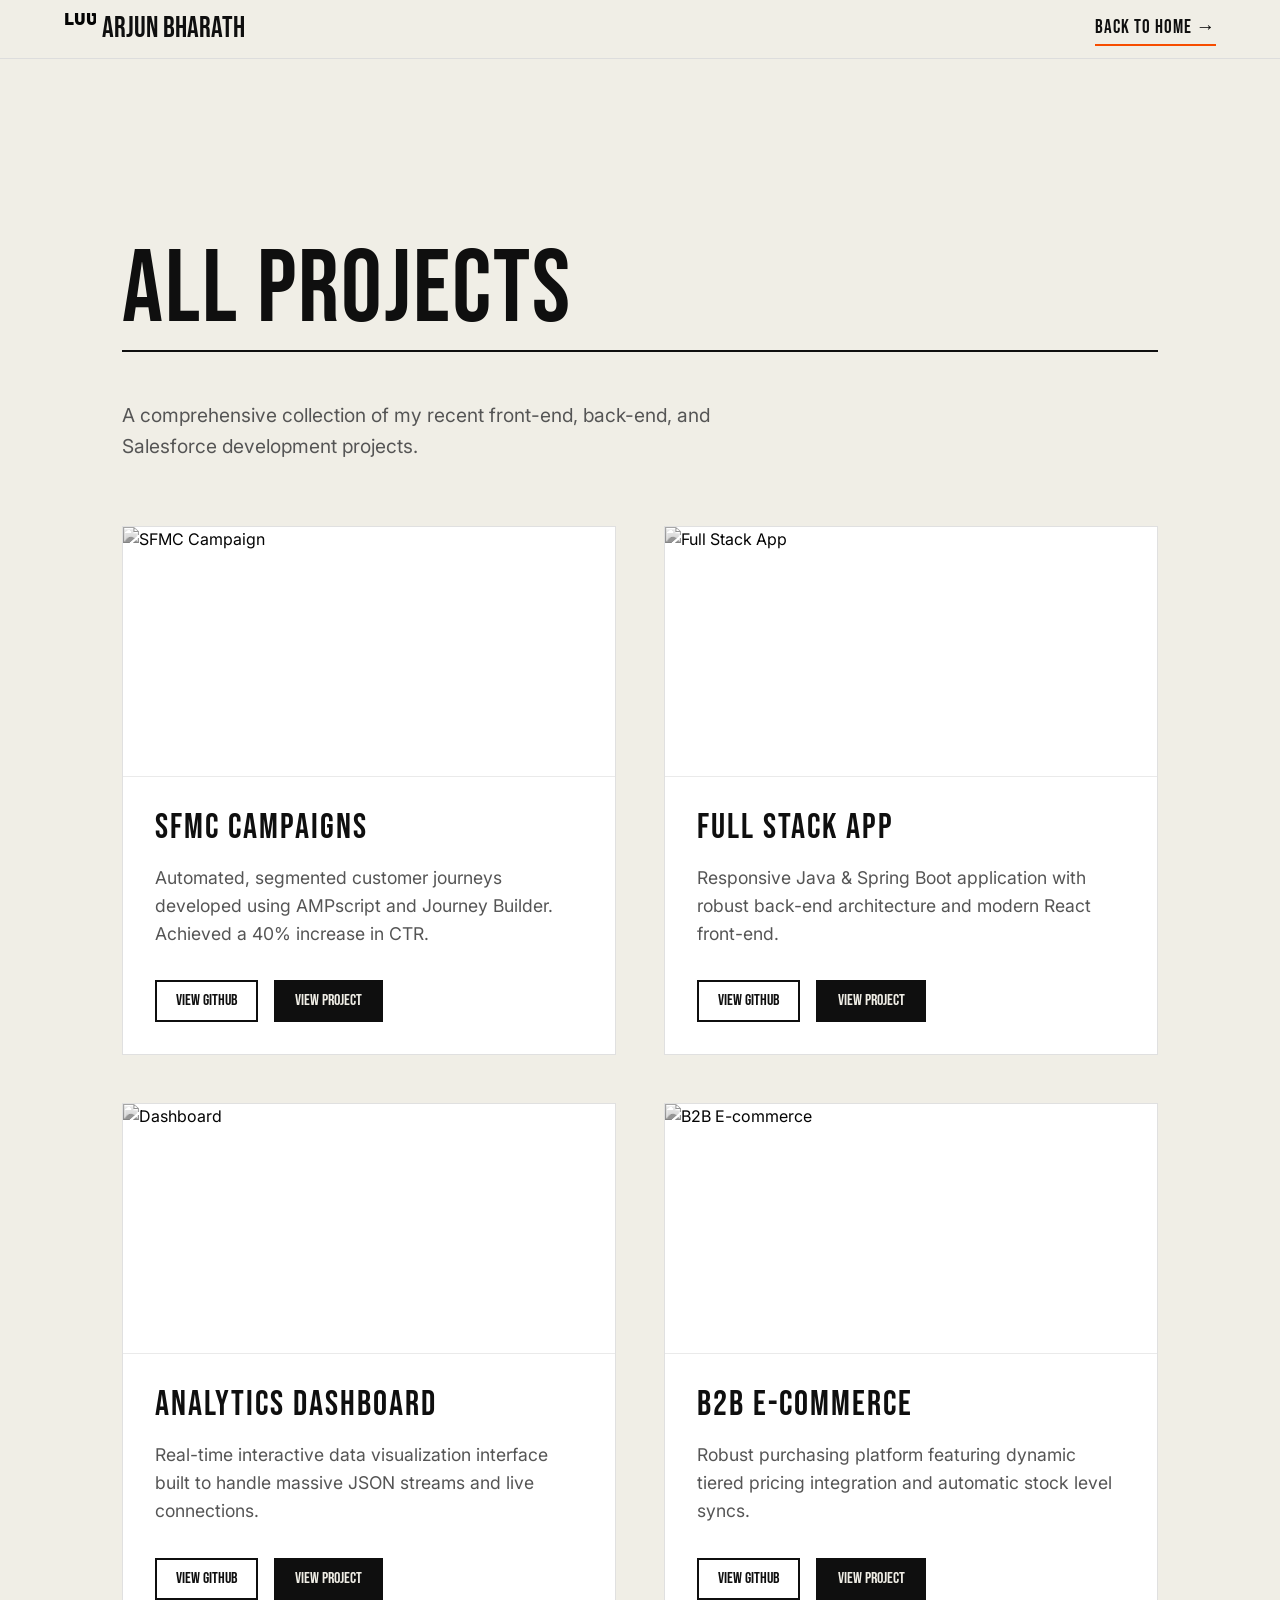
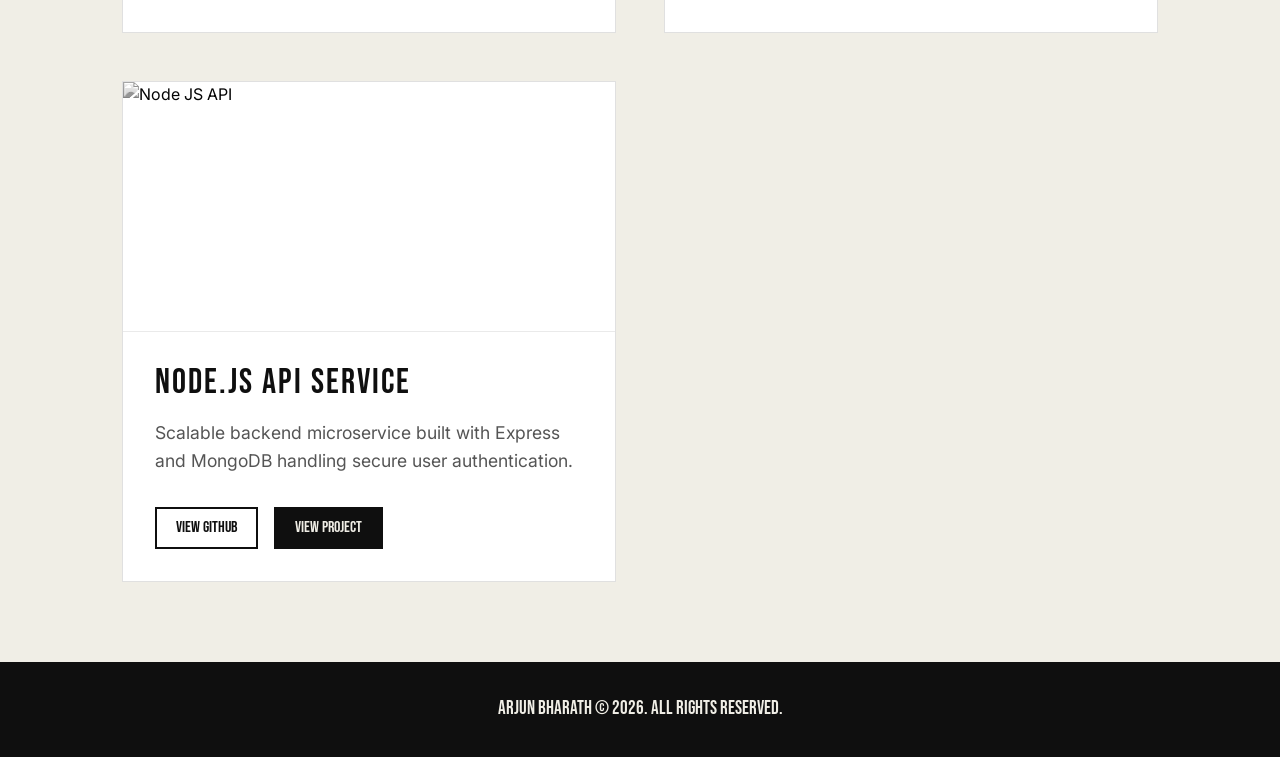
==== projects.html @ fdad0377 "Add files via upload" ====
<!DOCTYPE html>
<html lang="en">
<head>
    <meta charset="UTF-8">
    <meta name="viewport" content="width=device-width, initial-scale=1.0">
    <title>All Projects | Arjun Bharath</title>
    <!-- Google Fonts -->
    <link rel="preconnect" href="https://fonts.googleapis.com">
    <link rel="preconnect" href="https://fonts.gstatic.com" crossorigin>
    <link href="https://fonts.googleapis.com/css2?family=Bebas+Neue&family=Inter:wght@300;400;600&display=swap" rel="stylesheet">
    <link rel="stylesheet" href="style.css">
</head>
<body>
    
    <nav class="navbar scrolled" style="background-color: var(--bg-color); border-bottom: 1px solid #ddd;">
        <a href="index.html" class="nav-brand">
            <div class="nav-gif-wrapper">
                <img src="gif/e2cef156d0df0260c6bff65c5299db19.gif" alt="Logo" class="nav-gif">
            </div>
            <span class="nav-arjun" style="max-width: 75px; opacity: 1;">ARJUN </span>
            <span class="nav-bharath" style="max-width: 100px; opacity: 1;">BHARATH</span>
        </a>
        <div style="display: flex; align-items: center;">
            <a href="index.html#projects" style="font-family: var(--font-heading); font-size: 1.2rem; border-bottom: 2px solid var(--accent-color); letter-spacing: 1px;">BACK TO HOME &rarr;</a>
        </div>
    </nav>

    <div id="smooth-wrapper">
        <div id="smooth-content">
            
            <section class="page-all-projects gs-reveal">
                <div style="padding: 0 5%;">
                    <h2 class="section-title">ALL PROJECTS</h2>
                    <p style="font-size: 1.2rem; color: #555; max-width: 600px;">A comprehensive collection of my recent front-end, back-end, and Salesforce development projects.</p>
                    
                    <div class="all-projects-grid">
                        
                        <!-- Project 1 -->
                        <div class="project-card-light">
                            <img src="https://images.unsplash.com/photo-1551288049-bebda4e38f71?ixlib=rb-4.0.3&auto=format&fit=crop&w=800&q=80" alt="SFMC Campaign" class="card-img-light">
                            <div class="card-body-light">
                                <h3>SFMC CAMPAIGNS</h3>
                                <p>Automated, segmented customer journeys developed using AMPscript and Journey Builder. Achieved a 40% increase in CTR.</p>
                                <div class="card-actions-light">
                                    <a href="#" class="card-btn-light">VIEW GITHUB</a>
                                    <a href="#" class="card-btn-light primary">VIEW PROJECT</a>
                                </div>
                            </div>
                        </div>

                        <!-- Project 2 -->
                        <div class="project-card-light">
                            <img src="https://images.unsplash.com/photo-1517694712202-14dd9538aa97?ixlib=rb-4.0.3&auto=format&fit=crop&w=800&q=80" alt="Full Stack App" class="card-img-light">
                            <div class="card-body-light">
                                <h3>FULL STACK APP</h3>
                                <p>Responsive Java & Spring Boot application with robust back-end architecture and modern React front-end.</p>
                                <div class="card-actions-light">
                                    <a href="#" class="card-btn-light">VIEW GITHUB</a>
                                    <a href="#" class="card-btn-light primary">VIEW PROJECT</a>
                                </div>
                            </div>
                        </div>

                        <!-- Project 3 -->
                        <div class="project-card-light">
                            <img src="https://images.unsplash.com/photo-1460925895917-afdab827c52f?ixlib=rb-4.0.3&auto=format&fit=crop&w=800&q=80" alt="Dashboard" class="card-img-light">
                            <div class="card-body-light">
                                <h3>ANALYTICS DASHBOARD</h3>
                                <p>Real-time interactive data visualization interface built to handle massive JSON streams and live connections.</p>
                                <div class="card-actions-light">
                                    <a href="#" class="card-btn-light">VIEW GITHUB</a>
                                    <a href="#" class="card-btn-light primary">VIEW PROJECT</a>
                                </div>
                            </div>
                        </div>

                        <!-- Project 4 -->
                        <div class="project-card-light">
                            <img src="https://images.unsplash.com/photo-1542744173-8e7e53415bb0?ixlib=rb-4.0.3&auto=format&fit=crop&w=800&q=80" alt="B2B E-commerce" class="card-img-light">
                            <div class="card-body-light">
                                <h3>B2B E-COMMERCE</h3>
                                <p>Robust purchasing platform featuring dynamic tiered pricing integration and automatic stock level syncs.</p>
                                <div class="card-actions-light">
                                    <a href="#" class="card-btn-light">VIEW GITHUB</a>
                                    <a href="#" class="card-btn-light primary">VIEW PROJECT</a>
                                </div>
                            </div>
                        </div>

                        <!-- Project 5 -->
                        <div class="project-card-light">
                            <img src="https://images.unsplash.com/photo-1555066931-4365d14bab8c?ixlib=rb-4.0.3&auto=format&fit=crop&w=800&q=80" alt="Node JS API" class="card-img-light">
                            <div class="card-body-light">
                                <h3>NODE.JS API SERVICE</h3>
                                <p>Scalable backend microservice built with Express and MongoDB handling secure user authentication.</p>
                                <div class="card-actions-light">
                                    <a href="#" class="card-btn-light">VIEW GITHUB</a>
                                    <a href="#" class="card-btn-light primary">VIEW PROJECT</a>
                                </div>
                            </div>
                        </div>

                    </div>
                </div>
            </section>
        </div>
    </div> <!-- end smooth wrappers -->
    
    <footer class="site-footer">
        <p>ARJUN BHARATH &copy; 2026. ALL RIGHTS RESERVED.</p>
    </footer>

    <!-- Scripts -->
    <script src="https://cdn.jsdelivr.net/gh/studio-freight/lenis@1.0.19/bundled/lenis.min.js"></script>
    <script src="https://cdnjs.cloudflare.com/ajax/libs/gsap/3.12.2/gsap.min.js"></script>
    <script src="https://cdnjs.cloudflare.com/ajax/libs/gsap/3.12.2/ScrollTrigger.min.js"></script>
    <script src="script.js"></script>
</body>
</html>
---- style.css ----
:root {
    --bg-color: #f0eee6;
    --text-color: #0f0f0f;
    --border-color: #0f0f0f;
    --accent-color: #f74d00;
    --font-heading: 'Bebas Neue', Impact, sans-serif;
    --font-body: 'Inter', Helvetica, Arial, sans-serif;
}

::selection {
    background-color: var(--accent-color);
    color: #fff;
}

* {
    margin: 0;
    padding: 0;
    box-sizing: border-box;
}

html.lenis,
html.lenis body {
    height: auto;
}

.lenis.lenis-smooth {
    scroll-behavior: auto !important;
}

.lenis.lenis-smooth [data-lenis-prevent] {
    overscroll-behavior: contain;
}

.lenis.lenis-stopped {
    overflow: hidden;
}

.lenis.lenis-scrolling iframe {
    pointer-events: none;
}

body {
    background-color: var(--bg-color);
    color: var(--text-color);
    font-family: var(--font-body);
    font-size: 16px;
    line-height: 1.6;
    overflow-x: hidden;
}

img {
    max-width: 100%;
    display: block;
    object-fit: cover;
    filter: grayscale(100%) contrast(1.1);
    /* Black and white editorial style */
}

a {
    color: inherit;
    text-decoration: none;
}

/* Typography */
h1,
h2,
h3,
h4,
.number,
.circle-num {
    font-family: var(--font-heading);
    text-transform: uppercase;
    font-weight: normal;
    letter-spacing: 2px;
    line-height: 1;
}

.section-title {
    font-size: clamp(3.5rem, 8vw, 7rem);
    display: flex;
    justify-content: space-between;
    align-items: baseline;
    border-bottom: 2px solid var(--border-color);
    padding-bottom: 0.5rem;
    margin-bottom: 3rem;
}

.text-center {
    justify-content: center;
    gap: 1.5rem;
}

.number {
    font-size: clamp(2rem, 5vw, 4rem);
}

/* Layout Utilities */
section,
header,
footer {
    padding: 6rem 5%;
}

.grid-layout {
    display: grid;
    gap: 3rem;
}

.grid-2 {
    grid-template-columns: 1fr 1fr;
    align-items: center;
}

@media (max-width: 768px) {
    .grid-2 {
        grid-template-columns: 1fr;
    }
}

/* Hero Section */
.section-hero {
    min-height: 100vh;
    padding-top: 4rem;
    display: flex;
    flex-direction: column;
    justify-content: center;
}

.hero-top-grid {
    display: grid;
    grid-template-columns: 2fr 1fr;
    align-items: end;
    gap: 2rem;
    border-bottom: 3px solid var(--border-color);
    padding-bottom: 1rem;
    margin-bottom: 1rem;
}

.hero-title {
    font-size: clamp(4rem, 13vw, 14rem);
    line-height: 0.85;
    margin-bottom: -1rem;
    /* Tighten up bottom spacing due to massive line height */
    word-break: break-word;
}

.hero-img-wrapper {
    height: 350px;
    overflow: hidden;
    background-color: var(--border-color);
}

.hero-img-wrapper img {
    height: 100%;
    width: 100%;
}

@media (max-width: 900px) {
    .hero-top-grid {
        grid-template-columns: 1fr;
    }

    .hero-img-wrapper {
        height: 250px;
        order: -1;
    }

    .hero-title {
        margin-bottom: 0;
    }
}

.hero-bottom-grid {
    display: grid;
    grid-template-columns: 1fr 2fr;
    gap: 3rem;
    padding-top: 1.5rem;
}

.hero-meta {
    display: flex;
    flex-direction: column;
    gap: 0.5rem;
}

.hero-meta p {
    font-family: var(--font-heading);
    font-size: 1.3rem;
    border-bottom: 1px solid #bcbcbc;
    padding: 0.5rem 0;
}

.hero-desc {
    font-size: 1.15rem;
    max-width: 650px;
    margin-left: auto;
}

.hero-link {
    display: inline-block;
    margin-top: 1.5rem;
    font-family: var(--font-heading);
    font-size: 1.8rem;
    border-bottom: 2px solid var(--border-color);
}

@media (max-width: 768px) {
    .hero-bottom-grid {
        grid-template-columns: 1fr;
    }

    .hero-desc {
        margin-left: 0;
    }
}

/* About Section */
.section-about {
    background-color: #111;
    color: #f0f0f0;
}

.section-about .section-title {
    border-color: #333;
}

.img-container {
    overflow: hidden;
    height: 500px;
}

.img-container img {
    height: 100%;
    width: 100%;
}

.about-desc p {
    font-size: 1.2rem;
    margin-bottom: 2rem;
}

.link-btn {
    display: inline-block;
    padding: 1.2rem 2.5rem;
    border: 1px solid #f0f0f0;
    font-family: var(--font-heading);
    font-size: 1.4rem;
    transition: all 0.3s ease;
}

.link-btn:hover {
    background-color: #f0f0f0;
    color: #111;
}

@media (max-width: 768px) {
    .img-container {
        height: 350px;
    }
}

/* Experience */
.timeline {
    border-top: 2px solid var(--border-color);
    padding-top: 3rem;
    margin-top: -3rem;
}

.timeline-item {
    display: grid;
    grid-template-columns: 1fr 2fr;
    gap: 3rem;
    border-bottom: 1px solid #ccc;
    padding-bottom: 3rem;
    margin-bottom: 3rem;
}

.timeline-meta h3 {
    font-size: 2.2rem;
    display: flex;
    align-items: center;
    gap: 1rem;
    margin-bottom: 0.5rem;
}

.circle-num {
    display: inline-flex;
    justify-content: center;
    align-items: center;
    width: 3rem;
    height: 3rem;
    border: 2px solid var(--text-color);
    border-radius: 50%;
    font-size: 1.5rem;
}

.timeline-meta p {
    font-weight: 600;
    margin-bottom: 0.2rem;
}

.timeline-meta .role {
    color: #555;
    font-weight: 400;
}

.timeline-desc {
    font-size: 1.1rem;
}

.timeline-desc ul {
    list-style-type: none;
}

.timeline-desc li {
    margin-bottom: 1rem;
    position: relative;
    padding-left: 1.5rem;
}

.timeline-desc li::before {
    content: '';
    position: absolute;
    left: 0;
    top: 10px;
    width: 6px;
    height: 6px;
    background-color: var(--text-color);
}

@media (max-width: 768px) {
    .timeline-item {
        grid-template-columns: 1fr;
        gap: 1rem;
    }
}

/* Education */
.edu-timeline {
    border-top: 2px solid var(--border-color);
    padding-top: 3rem;
    margin-top: -3rem;
}

.edu-item {
    display: grid;
    grid-template-columns: 1fr 3fr;
    gap: 3rem;
    border-bottom: 1px solid #ccc;
    padding-bottom: 3rem;
    margin-bottom: 3rem;
    align-items: center;
}

.edu-item:last-child {
    border-bottom: none;
    margin-bottom: 0;
    padding-bottom: 0;
}

.edu-year {
    font-family: var(--font-heading);
    font-size: clamp(3.5rem, 8vw, 5rem);
    color: var(--accent-color);
    line-height: 1;
}

.edu-details h3 {
    font-size: 2.2rem;
    margin-bottom: 0.5rem;
}

.edu-details p {
    font-size: 1.2rem;
    font-weight: 600;
    color: #555;
}

@media (max-width: 768px) {
    .edu-item {
        grid-template-columns: 1fr;
        gap: 1rem;
        align-items: flex-start;
    }
}

/* Certifications */
.section-certs {
    background-color: #111;
    color: #fff;
}

.section-certs .section-title {
    border-color: #333;
}

.cert-grid {
    display: grid;
    grid-template-columns: repeat(auto-fit, minmax(320px, 1fr));
    gap: 2rem;
}

.cert-item {
    border: 1px solid #333;
    padding: 2rem;
    font-size: 1.2rem;
    font-weight: 600;
    display: flex;
    align-items: center;
    gap: 1.5rem;
    transition: background-color 0.3s;
}

.cert-item:hover {
    background-color: #222;
}

.cert-name {
    line-height: 1.3;
}

.cert-year {
    font-family: var(--font-heading);
    font-size: 2rem;
    color: #888;
}

/* Skills Section */
.section-skills {
    background-color: var(--bg-color);
}
.skills-container {
    display: grid;
    grid-template-columns: repeat(auto-fit, minmax(280px, 1fr));
    gap: 2rem;
    padding-top: 1rem;
}
.skill-category h3 {
    font-size: 1.8rem;
    margin-bottom: 0.5rem;
    color: var(--accent-color);
}
.skill-category p {
    font-size: 1.1rem;
    color: #444;
}

/* Accordion Gallery */
.section-projects.accordion-theme {
    background-color: #000;
    color: #fff;
    padding: 0; /* Full bleed layout */
    margin: 5rem 0; /* separate from previous stuff */
}
.accordion-container {
    display: flex;
    height: 75vh;
    min-height: 500px;
    width: 100%;
}
.accordion-intro {
    flex: 0 0 350px;
    padding: 4rem;
    display: flex;
    flex-direction: column;
    justify-content: center;
    background-color: #0a0a0a;
}
.accordion-intro h3 {
    font-family: var(--font-heading);
    font-size: clamp(2.5rem, 5vw, 4rem);
    line-height: 0.9;
    margin-bottom: 1rem;
    color: #fff;
}
.accordion-intro p {
    font-size: 1.1rem;
    color: #aaa;
    margin-bottom: 2.5rem;
}
.view-all {
    font-family: var(--font-heading);
    font-size: 1.5rem;
    letter-spacing: 1px;
    color: #fff;
    border-bottom: 2px solid var(--accent-color);
    padding-bottom: 0.2rem;
    align-self: flex-start;
    transition: color 0.3s;
}
.view-all:hover {
    color: var(--accent-color);
}

.accordion-gallery {
    display: flex;
    flex: 1;
}
.accordion-slice {
    flex: 1;
    position: relative;
    overflow: hidden;
    transition: flex 0.7s cubic-bezier(0.25, 1, 0.5, 1);
    cursor: pointer;
    border-left: 2px solid #000; /* Separator lines */
}
.accordion-slice img {
    position: absolute;
    top: 0;
    left: 0;
    width: 100%;
    height: 100%;
    object-fit: cover;
    filter: grayscale(100%);
    transition: filter 0.6s ease, transform 1s ease;
}
.accordion-slice:hover {
    flex: 4; /* Dramatically expands active item */
}
.accordion-slice:hover img {
    filter: grayscale(0%);
    transform: scale(1.05); /* Slow ambient zoom */
}
.slice-content {
    position: absolute;
    bottom: 0;
    left: 0;
    width: 100%;
    padding: 4rem 2rem 2rem 2rem;
    background: linear-gradient(to top, rgba(0,0,0,0.95) 0%, transparent 100%);
    opacity: 0;
    transform: translateY(20px);
    transition: all 0.5s ease 0.3s;
    pointer-events: none;
}
.accordion-slice:hover .slice-content {
    opacity: 1;
    transform: translateY(0);
}
.slice-content h3 {
    font-size: 2.5rem;
    margin-bottom: 0.5rem;
    line-height: 1;
    color: #fff;
}
.slice-content p {
    font-size: 1.1rem;
    color: #ccc;
}

@media (max-width: 900px) {
    .accordion-container {
        flex-direction: column;
        height: auto;
    }
    .accordion-intro {
        flex: auto;
        padding: 3rem 2rem;
    }
    .accordion-gallery {
        flex-direction: column;
        height: auto; /* Allow natural stacking instead of squishing into 70vh */
    }
    .accordion-slice {
        border-left: none;
        border-top: 2px solid #000;
        height: 350px; /* Fixed height for mobile cards */
        flex: none !important; /* Disable flex growth on hover for mobile */
    }
    .accordion-slice img {
        filter: grayscale(0%); /* Always color on mobile */
    }
    .slice-content {
        opacity: 1; /* Always show text on mobile */
        transform: translateY(0);
        pointer-events: auto; /* Allow clicking links if added inside later */
    }
}

/* Resume Banner Section */
.section-resume {
    padding: 0;
    margin: 5rem 5%;
}

.resume-banner {
    display: flex;
    justify-content: space-between;
    align-items: center;
    background-color: var(--text-color);
    color: var(--bg-color);
    border-top: 3px solid var(--text-color);
    border-bottom: 3px solid var(--text-color);
    padding: 3rem 2rem;
    transition: background-color 0.4s, padding 0.4s;
    cursor: pointer;
}

.resume-banner .massive-text {
    font-family: var(--font-heading);
    font-size: clamp(3rem, 10vw, 10rem);
    margin: 0;
    line-height: 1;
}

.resume-banner .btn-text {
    font-family: var(--font-heading);
    font-size: clamp(1.5rem, 4vw, 3rem);
    display: flex;
    align-items: center;
    gap: 1rem;
    white-space: nowrap;
}

.resume-banner:hover {
    background-color: var(--accent-color);
    color: #fff;
    padding: 3rem 3rem;
}

@media (max-width: 768px) {
    .resume-banner {
        flex-direction: column;
        align-items: flex-start;
        gap: 2rem;
    }
}

/* Contact Section */
.section-connect {
    background-color: var(--text-color);
    color: var(--bg-color);
    padding: 8rem 5%;
}

.connect-grid {
    display: grid;
    grid-template-columns: 1fr 1fr;
    gap: 4rem;
}

.massive-title {
    font-family: var(--font-heading);
    font-size: clamp(4rem, 8vw, 7rem);
    line-height: 0.9;
    margin-bottom: 3rem;
}

.connect-info p,
.connect-info a {
    font-size: 1.3rem;
    margin-bottom: 0.5rem;
    transition: color 0.3s;
    display: block;
}

.connect-socials {
    margin-top: 2rem;
    display: flex;
    gap: 2rem;
}

.connect-socials a {
    font-family: var(--font-heading);
    font-size: 1.5rem;
    letter-spacing: 1px;
}

.connect-info a:hover {
    color: var(--accent-color);
}

.minimal-form {
    display: flex;
    flex-direction: column;
    gap: 3rem;
    padding-top: 2rem;
}

.form-row input {
    width: 100%;
    background: transparent;
    border: none;
    border-bottom: 2px solid #555;
    padding: 1rem 0;
    font-family: var(--font-body);
    font-size: 1.2rem;
    color: var(--bg-color);
    transition: border-color 0.3s;
}

.form-row input:focus {
    outline: none;
    border-bottom-color: var(--accent-color);
}

.form-row input::placeholder {
    color: #888;
}

.submit-btn {
    background-color: var(--bg-color);
    color: var(--text-color);
    border: none;
    padding: 1rem 3rem;
    font-family: var(--font-heading);
    font-size: 1.5rem;
    cursor: pointer;
    transition: background-color 0.3s, color 0.3s;
}

.submit-btn:hover {
    background-color: var(--accent-color);
    color: #fff;
}

@media (max-width: 768px) {
    .connect-grid {
        grid-template-columns: 1fr;
        gap: 3rem;
    }
}

/* Navbar */
.navbar {
    position: fixed;
    top: 0;
    left: 0;
    width: 100%;
    display: flex;
    justify-content: space-between;
    align-items: center;
    padding: 1.5rem 5%;
    background-color: var(--bg-color);
    border-bottom: none;
    z-index: 1000;
    transition: padding 0.3s ease;
}

.navbar.scrolled {
    padding: 0.8rem 5%;
}

.nav-brand {
    font-family: var(--font-heading);
    font-size: 1.8rem;
    line-height: 1;
    display: flex;
    overflow: hidden;
    align-items: center;
    /* Center the GIF vertically relative to text */
}

.nav-gif-wrapper {
    width: 2rem;
    height: 2rem;
    overflow: hidden;
    display: flex;
    justify-content: center;
    align-items: center;
    margin-right: 6px;
    mix-blend-mode: multiply;
    /* Makes white background transparent */
    border-radius: 4px;
    /* Softens corners */
    transform: translateY(-2px);
    /* Nudges the icon up slightly */
}

.nav-gif {
    height: 5rem;
    /* zoomed in */
    width: 5rem;
    object-fit: cover;
    /* focuses center */
    object-position: center;
}

.nav-arjun,
.nav-bharath {
    display: inline-block;
    max-width: 0;
    opacity: 0;
    white-space: pre;
    overflow: hidden;
    transition: max-width 0.6s cubic-bezier(0.16, 1, 0.3, 1), opacity 0.4s ease;
}

.navbar.scrolled .nav-arjun {
    max-width: 75px;
    /* enough width to reveal 'ARJUN ' */
    opacity: 1;
    transition-delay: 0.1s;
}

.navbar.scrolled .nav-bharath {
    max-width: 100px;
    /* enough width to reveal 'BHARATH' */
    opacity: 1;
    transition-delay: 0.25s;
    /* sequential reveal */
}

.nav-links {
    display: flex;
    align-items: center;
}

.nav-list {
    list-style: none;
    display: flex;
    gap: 2rem;
}

.mobile-socials {
    display: none;
}

.nav-list a {
    font-family: var(--font-heading);
    font-size: 1.1rem;
    position: relative;
    padding-bottom: 4px;
}

.nav-list a::after {
    content: '';
    position: absolute;
    bottom: 0;
    left: 0;
    width: 0%;
    height: 2px;
    background-color: var(--text-color);
    transition: width 0.3s ease;
}

.nav-list a:hover::after {
    width: 100%;
}

.menu-toggle {
    display: none;
    flex-direction: column;
    justify-content: space-between;
    width: 34px;
    height: 22px;
    cursor: pointer;
    z-index: 1001;
}

.menu-toggle .bar {
    height: 3px;
    border-radius: 3px;
    width: 100%;
    background-color: var(--text-color);
    transition: all 0.4s cubic-bezier(0.68, -0.55, 0.265, 1.55);
}

.menu-toggle .bar:nth-child(2) {
    width: 75%;
    align-self: flex-end;
}

.menu-toggle:hover .bar:nth-child(2) {
    width: 100%;
}

@media (max-width: 768px) {
    .menu-toggle {
        display: flex;
    }

    .nav-links {
        position: fixed;
        top: 0;
        right: -100%;
        width: 100%;
        height: 100vh;
        background-color: var(--text-color);
        color: var(--bg-color);
        flex-direction: column;
        justify-content: center;
        align-items: flex-start;
        padding-left: 15%;
        transition: right 0.4s ease;
        z-index: 998;
        display: flex;
    }

    .nav-links.active {
        right: 0;
    }

    .nav-list {
        display: flex;
        flex-direction: column;
        gap: 1.5rem;
    }

    .nav-list a {
        font-size: 4rem;
        /* Massive font */
        line-height: 1;
        letter-spacing: 2px;
        color: var(--bg-color);
        transition: color 0.3s ease;
    }

    .nav-list a:hover,
    .nav-list a:active {
        color: #888;
    }

    .nav-list a::after {
        display: none;
    }

    .mobile-socials {
        display: flex;
        gap: 2rem;
        position: absolute;
        bottom: 8%;
    }

    .mobile-socials a {
        font-family: var(--font-heading);
        font-size: 1.2rem;
        color: var(--bg-color);
        letter-spacing: 2px;
        transition: color 0.3s;
    }

    .mobile-socials a:hover {
        color: #888;
    }

    .menu-toggle.active .bar:nth-child(1) {
        transform: translateY(9.5px) rotate(45deg);
        background-color: var(--bg-color);
    }

    .menu-toggle.active .bar:nth-child(2) {
        opacity: 0;
        transform: translateX(20px);
    }

    .menu-toggle.active .bar:nth-child(3) {
        transform: translateY(-9.5px) rotate(-45deg);
        background-color: var(--bg-color);
    }
}

/* Site Footer */
.site-footer {
    text-align: center;
    padding: 2rem 5%;
    background-color: var(--text-color);
    color: var(--bg-color);
    font-family: var(--font-heading);
    font-size: 1.2rem;
    position: relative;
    z-index: 10;
}

/* Certificate Modal */
.modal {
    position: fixed;
    top: 0;
    left: 0;
    width: 100%;
    height: 100vh;
    background-color: rgba(0, 0, 0, 0.9);
    z-index: 2000;
    display: flex;
    justify-content: center;
    align-items: center;
    opacity: 0;
    visibility: hidden;
    transition: opacity 0.3s ease, visibility 0.3s ease;
}

.modal.show {
    opacity: 1;
    visibility: visible;
}

.modal-content {
    background-color: var(--bg-color);
    color: var(--text-color);
    padding: 3rem;
    max-width: 600px;
    width: 90%;
    position: relative;
    border: 4px solid var(--text-color);
}

.modal-close {
    position: absolute;
    top: 1rem;
    right: 1.5rem;
    font-size: 2.5rem;
    cursor: pointer;
    font-family: var(--font-body);
}

.modal-year {
    font-family: var(--font-heading);
    font-size: 2rem;
    color: #888;
    margin-bottom: 0.5rem;
}

#modal-title {
    font-size: 3rem;
    line-height: 1.1;
    margin-bottom: 1.5rem;
}

.modal-body {
    font-size: 1.2rem;
}

.cert-item {
    cursor: pointer;
}

/* All Projects Grid Page */
.page-all-projects {
    padding-top: 15rem;
    padding-bottom: 5rem;
    background-color: var(--bg-color); /* Light theme */
}
.all-projects-grid {
    display: grid;
    grid-template-columns: repeat(auto-fill, minmax(320px, 1fr));
    gap: 3rem;
    margin-top: 4rem;
}
.project-card-light {
    background: #fff;
    border: 1px solid #e0e0e0;
    transition: transform 0.3s ease, box-shadow 0.3s ease;
    display: flex;
    flex-direction: column;
}
.project-card-light:hover {
    transform: translateY(-5px);
    box-shadow: 0 10px 30px rgba(0,0,0,0.05);
}
.card-img-light {
    height: 250px;
    width: 100%;
    object-fit: cover;
    border-bottom: 1px solid #e0e0e0;
}
.card-body-light {
    padding: 2rem;
    flex: 1;
    display: flex;
    flex-direction: column;
}
.card-body-light h3 {
    font-size: 2.2rem;
    margin-bottom: 1rem;
    line-height: 1.1;
    font-family: var(--font-heading);
}
.card-body-light p {
    font-size: 1.1rem;
    color: #555;
    margin-bottom: 2rem;
    flex: 1;
}
.card-actions-light {
    display: flex;
    gap: 1rem;
    justify-content: flex-start;
    flex-wrap: wrap;
}
.card-btn-light {
    font-family: var(--font-heading);
    font-size: 1rem;
    padding: 0.4rem 1.2rem;
    text-align: center;
    border: 2px solid var(--text-color);
    background: transparent;
    color: var(--text-color);
    transition: all 0.3s ease;
    text-decoration: none;
}
.card-btn-light.primary {
    background: var(--text-color);
    color: var(--bg-color);
}
.card-btn-light:hover {
    background: var(--accent-color);
    border-color: var(--accent-color);
    color: #fff;
}
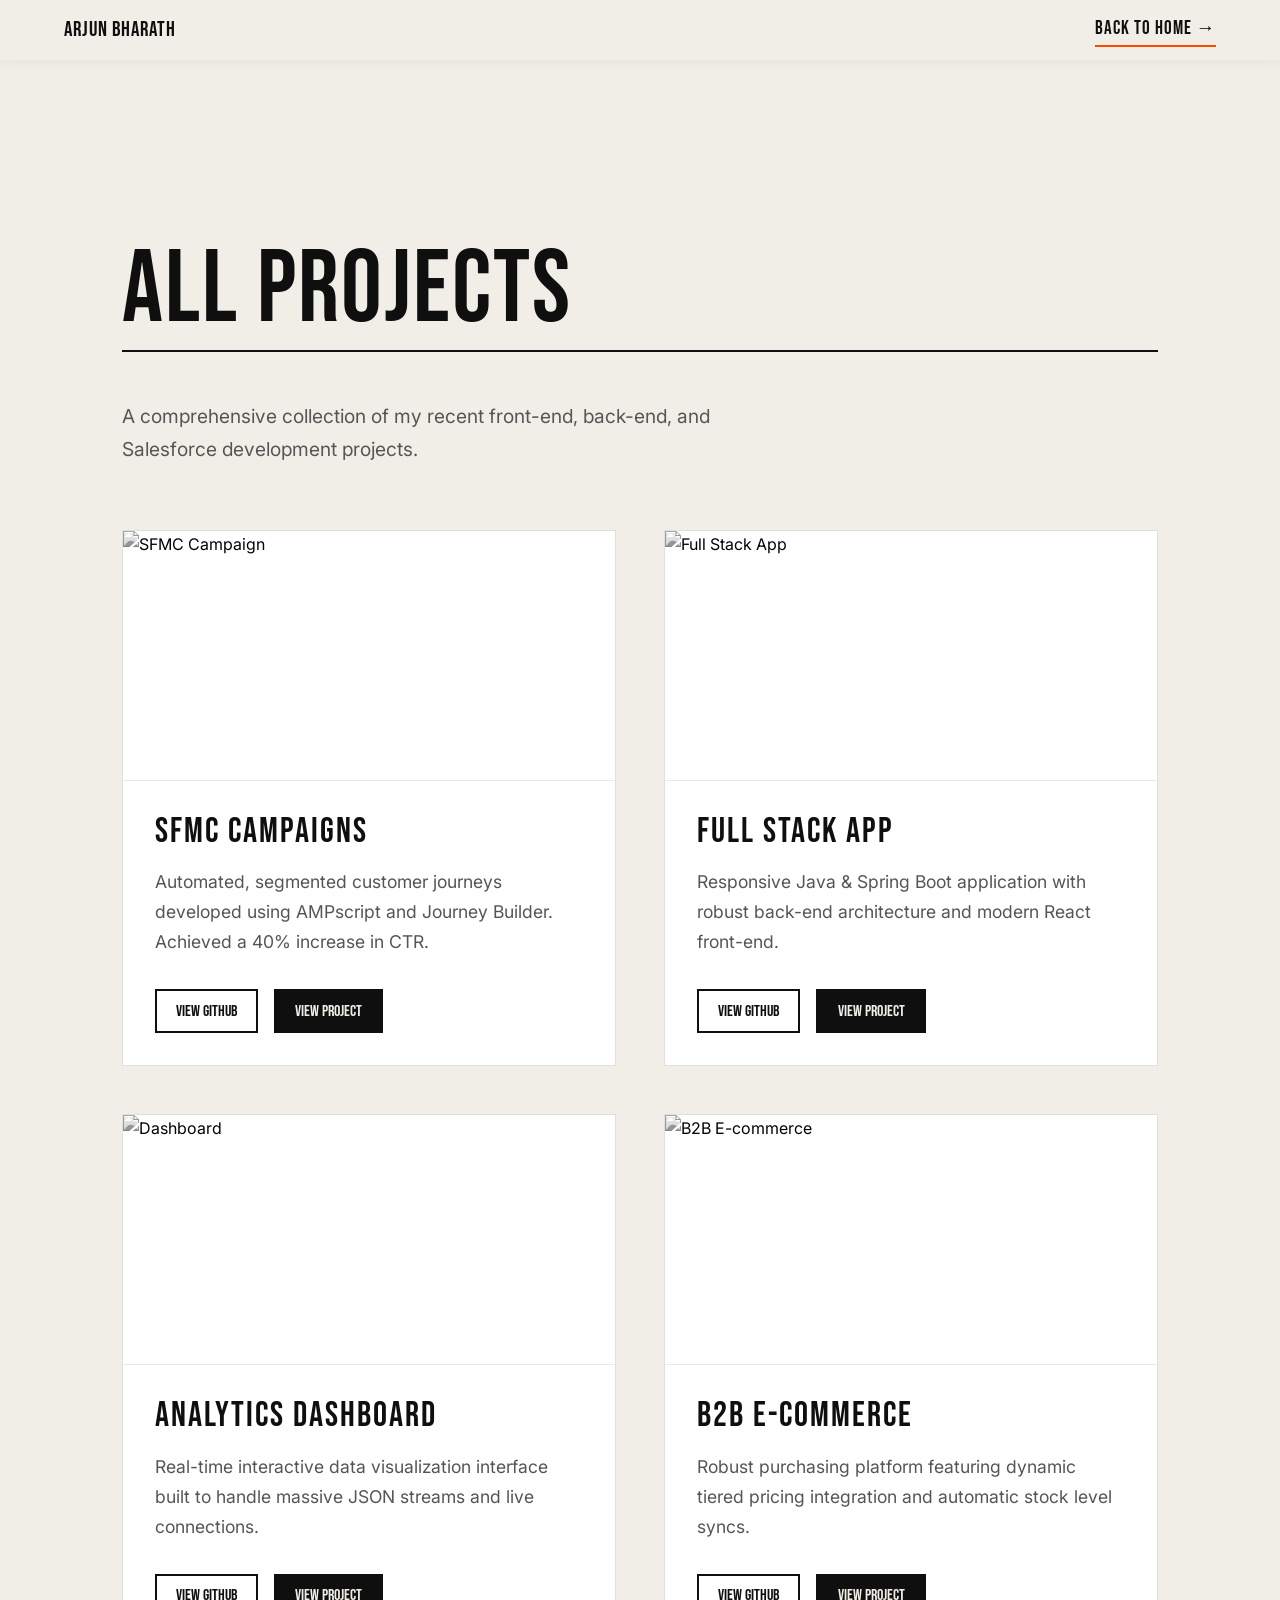
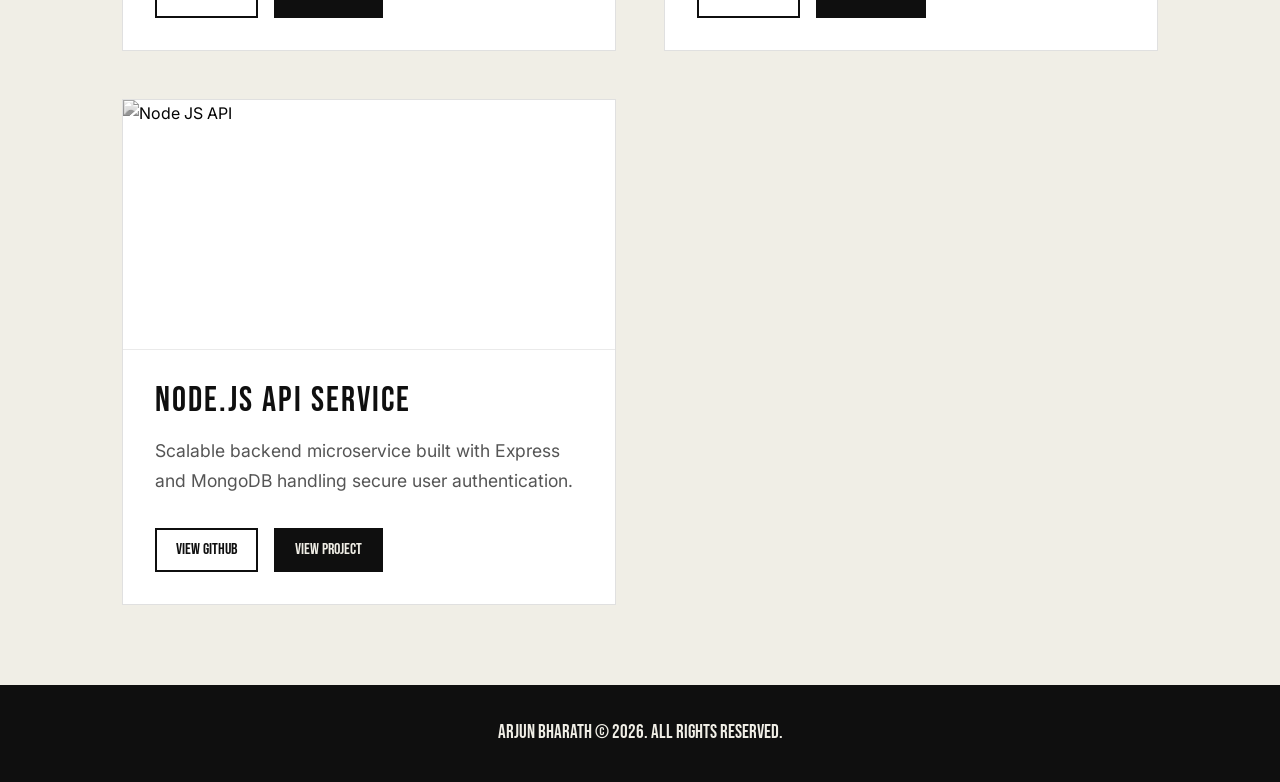
==== commit 07b7538a: "UI/UX enhancements: Pro design updates, removed dark mode, added kinetic flashlight marquee" ====
--- a/projects.html
+++ b/projects.html
@@ -11,16 +11,14 @@
     <link rel="stylesheet" href="style.css">
 </head>
 <body>
+
     
-    <nav class="navbar scrolled" style="background-color: var(--bg-color); border-bottom: 1px solid #ddd;">
+    <nav class="navbar scrolled" id="projects-nav">
         <a href="index.html" class="nav-brand">
-            <div class="nav-gif-wrapper">
-                <img src="gif/e2cef156d0df0260c6bff65c5299db19.gif" alt="Logo" class="nav-gif">
-            </div>
             <span class="nav-arjun" style="max-width: 75px; opacity: 1;">ARJUN </span>
             <span class="nav-bharath" style="max-width: 100px; opacity: 1;">BHARATH</span>
         </a>
-        <div style="display: flex; align-items: center;">
+        <div style="display: flex; align-items: center; gap: 1.5rem;">
             <a href="index.html#projects" style="font-family: var(--font-heading); font-size: 1.2rem; border-bottom: 2px solid var(--accent-color); letter-spacing: 1px;">BACK TO HOME &rarr;</a>
         </div>
     </nav>
@@ -115,5 +113,6 @@
     <script src="https://cdnjs.cloudflare.com/ajax/libs/gsap/3.12.2/gsap.min.js"></script>
     <script src="https://cdnjs.cloudflare.com/ajax/libs/gsap/3.12.2/ScrollTrigger.min.js"></script>
     <script src="script.js"></script>
+
 </body>
 </html>
--- a/style.css
+++ b/style.css
@@ -5,7 +5,13 @@
     --accent-color: #f74d00;
     --font-heading: 'Bebas Neue', Impact, sans-serif;
     --font-body: 'Inter', Helvetica, Arial, sans-serif;
-}
+    --nav-bg: #f0eee6;
+    --nav-shadow: rgba(0,0,0,0.06);
+    --card-bg: #fff;
+    --muted-color: #555;
+}
+
+
 
 ::selection {
     background-color: var(--accent-color);
@@ -44,7 +50,7 @@
     color: var(--text-color);
     font-family: var(--font-body);
     font-size: 16px;
-    line-height: 1.6;
+    line-height: 1.7;
     overflow-x: hidden;
 }
 
@@ -186,6 +192,7 @@
 .hero-meta p {
     font-family: var(--font-heading);
     font-size: 1.3rem;
+    color: var(--muted-color);
     border-bottom: 1px solid #bcbcbc;
     padding: 0.5rem 0;
 }
@@ -202,6 +209,12 @@
     font-family: var(--font-heading);
     font-size: 1.8rem;
     border-bottom: 2px solid var(--border-color);
+    transition: color 0.4s ease, border-color 0.4s ease;
+}
+
+.hero-link:hover {
+    color: var(--accent-color);
+    border-color: var(--accent-color);
 }
 
 @media (max-width: 768px) {
@@ -261,9 +274,7 @@
 
 /* Experience */
 .timeline {
-    border-top: 2px solid var(--border-color);
-    padding-top: 3rem;
-    margin-top: -3rem;
+    padding-top: 1rem;
 }
 
 .timeline-item {
@@ -273,6 +284,13 @@
     border-bottom: 1px solid #ccc;
     padding-bottom: 3rem;
     margin-bottom: 3rem;
+    transition: transform 0.4s ease;
+}
+
+.timeline-item:hover .circle-num {
+    background-color: var(--text-color);
+    color: var(--bg-color);
+    transform: scale(1.1);
 }
 
 .timeline-meta h3 {
@@ -292,6 +310,7 @@
     border: 2px solid var(--text-color);
     border-radius: 50%;
     font-size: 1.5rem;
+    transition: background-color 0.4s ease, color 0.4s ease, transform 0.4s cubic-bezier(0.25, 1, 0.5, 1);
 }
 
 .timeline-meta p {
@@ -306,6 +325,7 @@
 
 .timeline-desc {
     font-size: 1.1rem;
+    color: #4a4a4a;
 }
 
 .timeline-desc ul {
@@ -337,9 +357,7 @@
 
 /* Education */
 .edu-timeline {
-    border-top: 2px solid var(--border-color);
-    padding-top: 3rem;
-    margin-top: -3rem;
+    padding-top: 1rem;
 }
 
 .edu-item {
@@ -396,7 +414,7 @@
 
 .cert-grid {
     display: grid;
-    grid-template-columns: repeat(auto-fit, minmax(320px, 1fr));
+    grid-template-columns: repeat(auto-fit, minmax(min(320px, 100%), 1fr));
     gap: 2rem;
 }
 
@@ -408,11 +426,12 @@
     display: flex;
     align-items: center;
     gap: 1.5rem;
-    transition: background-color 0.3s;
+    transition: background-color 0.3s, transform 0.4s cubic-bezier(0.25, 1, 0.5, 1);
 }
 
 .cert-item:hover {
     background-color: #222;
+    transform: translateY(-4px);
 }
 
 .cert-name {
@@ -445,135 +464,266 @@
     color: #444;
 }
 
-/* Accordion Gallery */
-.section-projects.accordion-theme {
+/* Flashlight Marquee Divider */
+.interactive-divider {
+    width: 100%;
+    height: 120px;
+    background-color: #050505;
+    position: relative;
+    display: flex;
+    align-items: center;
+    overflow: hidden;
+    cursor: crosshair;
+}
+
+.marquee-track {
+    display: flex;
+    width: max-content;
+    animation: marquee-scroll 25s linear infinite;
+    position: absolute;
+    top: 50%;
+    transform: translateY(-50%);
+}
+
+.fg-track {
+    z-index: 2;
+    pointer-events: none;
+    clip-path: circle(0px at 50% 50%);
+}
+
+.marquee-content {
+    display: flex;
+    align-items: center;
+    flex-shrink: 0;
+}
+
+.marquee-content.bg-text span {
+    font-family: var(--font-heading);
+    font-size: 3rem;
+    color: transparent;
+    -webkit-text-stroke: 1px rgba(255, 255, 255, 0.15);
+    letter-spacing: 0.1em;
+    padding: 0 1rem;
+    white-space: nowrap;
+}
+
+.marquee-content.fg-text span {
+    font-family: var(--font-heading);
+    font-size: 3rem;
+    color: var(--accent-color);
+    letter-spacing: 0.1em;
+    padding: 0 1rem;
+    white-space: nowrap;
+    text-shadow: 0 0 20px rgba(247, 77, 0, 0.6);
+}
+
+.marquee-dot {
+    font-family: var(--font-body) !important;
+    font-size: 1rem !important;
+    color: #333 !important;
+}
+
+.fg-text .marquee-dot {
+    color: #fff !important;
+    text-shadow: 0 0 10px rgba(255, 255, 255, 0.6);
+}
+
+@keyframes marquee-scroll {
+    0% { transform: translate(0, -50%); }
+    100% { transform: translate(-50%, -50%); }
+}
+
+/* Works Cinematic Gallery */
+.section-works {
     background-color: #000;
     color: #fff;
-    padding: 0; /* Full bleed layout */
-    margin: 5rem 0; /* separate from previous stuff */
-}
-.accordion-container {
-    display: flex;
-    height: 75vh;
-    min-height: 500px;
-    width: 100%;
-}
-.accordion-intro {
-    flex: 0 0 350px;
-    padding: 4rem;
-    display: flex;
-    flex-direction: column;
+    padding: 0;
+    overflow: hidden;
+}
+
+.works-layout {
+    display: grid;
+    grid-template-columns: 220px 1fr 280px;
+    min-height: 70vh;
+}
+
+.works-header {
+    background-color: #0a0a0a;
+    display: flex;
+    align-items: center;
     justify-content: center;
-    background-color: #0a0a0a;
-}
-.accordion-intro h3 {
-    font-family: var(--font-heading);
-    font-size: clamp(2.5rem, 5vw, 4rem);
-    line-height: 0.9;
-    margin-bottom: 1rem;
+    padding: 3rem 2rem;
+    border-right: 1px solid #1a1a1a;
+}
+
+.works-title {
+    font-family: var(--font-heading);
+    font-size: clamp(4rem, 8vw, 8rem);
+    writing-mode: vertical-rl;
+    text-orientation: mixed;
+    transform: rotate(180deg);
     color: #fff;
-}
-.accordion-intro p {
-    font-size: 1.1rem;
-    color: #aaa;
-    margin-bottom: 2.5rem;
-}
-.view-all {
-    font-family: var(--font-heading);
-    font-size: 1.5rem;
-    letter-spacing: 1px;
-    color: #fff;
-    border-bottom: 2px solid var(--accent-color);
-    padding-bottom: 0.2rem;
-    align-self: flex-start;
-    transition: color 0.3s;
-}
-.view-all:hover {
-    color: var(--accent-color);
-}
-
-.accordion-gallery {
-    display: flex;
-    flex: 1;
-}
-.accordion-slice {
-    flex: 1;
+    letter-spacing: 0.5rem;
+    line-height: 1;
+}
+
+.works-reel-wrapper {
     position: relative;
     overflow: hidden;
-    transition: flex 0.7s cubic-bezier(0.25, 1, 0.5, 1);
+    background-color: #000;
+}
+
+.works-reel {
+    display: flex;
+    height: 100%;
+    transition: transform 0.7s cubic-bezier(0.25, 1, 0.5, 1);
+}
+
+.works-slide {
+    flex: 0 0 calc(100% / 3);
+    position: relative;
+    overflow: hidden;
+    border-right: 2px solid #111;
     cursor: pointer;
-    border-left: 2px solid #000; /* Separator lines */
-}
-.accordion-slice img {
-    position: absolute;
-    top: 0;
-    left: 0;
+}
+
+.works-slide img {
     width: 100%;
     height: 100%;
     object-fit: cover;
-    filter: grayscale(100%);
-    transition: filter 0.6s ease, transform 1s ease;
-}
-.accordion-slice:hover {
-    flex: 4; /* Dramatically expands active item */
-}
-.accordion-slice:hover img {
-    filter: grayscale(0%);
-    transform: scale(1.05); /* Slow ambient zoom */
-}
-.slice-content {
+    filter: grayscale(100%) contrast(1.1);
+    transition: filter 0.5s ease, transform 0.6s ease;
+    display: block;
+}
+
+.works-slide:hover img {
+    filter: grayscale(0%) contrast(1);
+    transform: scale(1.06);
+}
+
+.works-slide-label {
     position: absolute;
     bottom: 0;
     left: 0;
     width: 100%;
-    padding: 4rem 2rem 2rem 2rem;
-    background: linear-gradient(to top, rgba(0,0,0,0.95) 0%, transparent 100%);
-    opacity: 0;
-    transform: translateY(20px);
-    transition: all 0.5s ease 0.3s;
-    pointer-events: none;
-}
-.accordion-slice:hover .slice-content {
-    opacity: 1;
+    padding: 3rem 1.5rem 1.5rem;
+    font-family: var(--font-heading);
+    font-size: 1.6rem;
+    color: #fff;
+    background: linear-gradient(to top, rgba(0,0,0,0.9) 0%, transparent 100%);
+    letter-spacing: 1px;
+    transform: translateY(8px);
+    transition: transform 0.4s ease;
+}
+
+.works-slide:hover .works-slide-label {
     transform: translateY(0);
 }
-.slice-content h3 {
-    font-size: 2.5rem;
-    margin-bottom: 0.5rem;
-    line-height: 1;
+
+/* Arrow Navigation — sits inside the tagline panel */
+.works-nav {
+    display: flex;
+    gap: 0.75rem;
+    margin-bottom: 1.5rem;
+}
+
+.works-arrow {
+    width: 44px;
+    height: 44px;
+    border-radius: 50%;
+    background: rgba(255,255,255,0.1);
+    border: 2px solid rgba(255,255,255,0.35);
     color: #fff;
-}
-.slice-content p {
-    font-size: 1.1rem;
-    color: #ccc;
+    display: flex;
+    align-items: center;
+    justify-content: center;
+    cursor: pointer;
+    transition: background 0.3s, border-color 0.3s, transform 0.2s;
+    backdrop-filter: blur(6px);
+}
+
+.works-arrow:hover {
+    background: var(--accent-color);
+    border-color: var(--accent-color);
+    transform: scale(1.1);
+}
+
+/* Right Tagline Panel */
+.works-tagline {
+    background-color: #0a0a0a;
+    border-left: 1px solid #1a1a1a;
+    display: flex;
+    flex-direction: column;
+    justify-content: flex-end;
+    padding: 3rem 2.5rem;
+    gap: 0.5rem;
+}
+
+.works-tagline p {
+    font-size: 0.8rem;
+    color: #888;
+    line-height: 1.7;
+    letter-spacing: 0.08em;
+    text-transform: uppercase;
+}
+
+.works-view-all {
+    font-family: var(--font-heading);
+    font-size: 1.5rem;
+    color: #fff;
+    letter-spacing: 1px;
+    border-bottom: 2px solid var(--accent-color);
+    padding-bottom: 0.2rem;
+    align-self: flex-start;
+    margin-top: 1rem;
+    transition: color 0.3s;
+}
+
+.works-view-all:hover {
+    color: var(--accent-color);
 }
 
 @media (max-width: 900px) {
-    .accordion-container {
-        flex-direction: column;
-        height: auto;
-    }
-    .accordion-intro {
-        flex: auto;
-        padding: 3rem 2rem;
-    }
-    .accordion-gallery {
-        flex-direction: column;
-        height: auto; /* Allow natural stacking instead of squishing into 70vh */
-    }
-    .accordion-slice {
+    .works-layout {
+        grid-template-columns: 1fr;
+        grid-template-rows: auto auto auto;
+        min-height: auto;
+    }
+
+    .works-header {
+        padding: 2.5rem 2rem;
+        border-right: none;
+        border-bottom: 1px solid #1a1a1a;
+        justify-content: flex-start;
+    }
+
+    .works-title {
+        writing-mode: horizontal-tb;
+        transform: none;
+        font-size: clamp(4rem, 15vw, 7rem);
+        letter-spacing: 0.3rem;
+    }
+
+    .works-reel-wrapper {
+        height: 320px;
+    }
+
+    .works-slide {
+        flex: 0 0 80%;
+    }
+
+    .works-slide img {
+        filter: grayscale(0%);
+    }
+
+    .works-slide-label {
+        transform: translateY(0);
+    }
+
+    .works-tagline {
         border-left: none;
-        border-top: 2px solid #000;
-        height: 350px; /* Fixed height for mobile cards */
-        flex: none !important; /* Disable flex growth on hover for mobile */
-    }
-    .accordion-slice img {
-        filter: grayscale(0%); /* Always color on mobile */
-    }
-    .slice-content {
-        opacity: 1; /* Always show text on mobile */
-        transform: translateY(0);
-        pointer-events: auto; /* Allow clicking links if added inside later */
+        border-top: 1px solid #1a1a1a;
+        padding: 2.5rem 2rem;
     }
 }
 
@@ -592,8 +742,9 @@
     border-top: 3px solid var(--text-color);
     border-bottom: 3px solid var(--text-color);
     padding: 3rem 2rem;
-    transition: background-color 0.4s, padding 0.4s;
+    transition: background-color 0.5s cubic-bezier(0.25, 1, 0.5, 1), padding 0.5s cubic-bezier(0.25, 1, 0.5, 1);
     cursor: pointer;
+    overflow: hidden;
 }
 
 .resume-banner .massive-text {
@@ -612,10 +763,18 @@
     white-space: nowrap;
 }
 
+.resume-banner .btn-text .arrow {
+    transition: transform 0.4s cubic-bezier(0.25, 1, 0.5, 1);
+}
+
 .resume-banner:hover {
     background-color: var(--accent-color);
     color: #fff;
-    padding: 3rem 3rem;
+    padding: 3rem 4rem;
+}
+
+.resume-banner:hover .btn-text .arrow {
+    transform: translateX(10px);
 }
 
 @media (max-width: 768px) {
@@ -721,6 +880,15 @@
     }
 }
 
+
+
+/* Nav Right Group (toggle + hamburger) */
+.nav-right {
+    display: flex;
+    align-items: center;
+    gap: 1rem;
+}
+
 /* Navbar */
 .navbar {
     position: fixed;
@@ -731,10 +899,11 @@
     justify-content: space-between;
     align-items: center;
     padding: 1.5rem 5%;
-    background-color: var(--bg-color);
+    background-color: var(--nav-bg);
     border-bottom: none;
     z-index: 1000;
-    transition: padding 0.3s ease;
+    transition: padding 0.3s ease, background-color 0.3s ease;
+    box-shadow: 0 1px 12px var(--nav-shadow);
 }
 
 .navbar.scrolled {
@@ -743,12 +912,12 @@
 
 .nav-brand {
     font-family: var(--font-heading);
-    font-size: 1.8rem;
+    font-size: 1.3rem;
     line-height: 1;
     display: flex;
-    overflow: hidden;
     align-items: center;
-    /* Center the GIF vertically relative to text */
+    flex-shrink: 0;
+    letter-spacing: 1px;
 }
 
 .nav-gif-wrapper {
@@ -866,6 +1035,7 @@
 }
 
 @media (max-width: 768px) {
+    /* On mobile the menu-toggle inside nav-right is shown */
     .menu-toggle {
         display: flex;
     }
@@ -876,15 +1046,17 @@
         right: -100%;
         width: 100%;
         height: 100vh;
+        height: 100dvh;
         background-color: var(--text-color);
         color: var(--bg-color);
         flex-direction: column;
         justify-content: center;
         align-items: flex-start;
-        padding-left: 15%;
-        transition: right 0.4s ease;
+        padding: 0 0 0 10%;
+        transition: right 0.45s cubic-bezier(0.23, 1, 0.32, 1);
         z-index: 998;
         display: flex;
+        /* REMOVED position: relative that was overriding position: fixed */
     }
 
     .nav-links.active {
@@ -898,12 +1070,18 @@
     }
 
     .nav-list a {
-        font-size: 4rem;
-        /* Massive font */
+        font-size: 2.2rem;
         line-height: 1;
         letter-spacing: 2px;
         color: var(--bg-color);
         transition: color 0.3s ease;
+    }
+
+    .theme-toggle {
+        /* Toggle stays visible in the main navbar on mobile - keep its own colors */
+        width: 36px;
+        height: 36px;
+        margin-left: 0;
     }
 
     .nav-list a:hover,
@@ -920,6 +1098,7 @@
         gap: 2rem;
         position: absolute;
         bottom: 8%;
+        left: 10%;
     }
 
     .mobile-socials a {
@@ -947,6 +1126,11 @@
     .menu-toggle.active .bar:nth-child(3) {
         transform: translateY(-9.5px) rotate(-45deg);
         background-color: var(--bg-color);
+    }
+
+    /* Lock body scroll when nav is open */
+    body.nav-open {
+        overflow: hidden;
     }
 }
 
@@ -1032,7 +1216,7 @@
 }
 .all-projects-grid {
     display: grid;
-    grid-template-columns: repeat(auto-fill, minmax(320px, 1fr));
+    grid-template-columns: repeat(auto-fill, minmax(min(320px, 100%), 1fr));
     gap: 3rem;
     margin-top: 4rem;
 }
@@ -1096,4 +1280,451 @@
     background: var(--accent-color);
     border-color: var(--accent-color);
     color: #fff;
+}
+
+/* ================================================
+   MOBILE RESPONSIVENESS OVERHAUL
+   ================================================ */
+
+/* Tablets & Smaller (≤ 768px) */
+@media (max-width: 768px) {
+    /* Section padding */
+    section,
+    header,
+    footer {
+        padding: 4rem 5%;
+    }
+
+    .section-hero {
+        min-height: auto;
+        padding-top: 6rem;
+        padding-bottom: 3rem;
+    }
+
+    /* Hero email link */
+    .hero-link {
+        font-size: 1.3rem;
+        word-break: break-all;
+    }
+
+    /* Section titles */
+    .section-title {
+        font-size: clamp(2.5rem, 8vw, 5rem);
+        margin-bottom: 2rem;
+        flex-wrap: wrap;
+        gap: 0.5rem;
+    }
+
+    .number {
+        font-size: clamp(1.5rem, 5vw, 3rem);
+    }
+
+    /* Timeline descriptions */
+    .timeline-meta h3 {
+        font-size: 1.6rem;
+    }
+
+    /* Education */
+    .edu-details h3 {
+        font-size: 1.6rem;
+    }
+
+    /* Certifications */
+    .cert-item {
+        padding: 1.5rem;
+        font-size: 1rem;
+        gap: 1rem;
+    }
+
+    .cert-year {
+        font-size: 1.6rem;
+    }
+
+    /* Works section mobile */
+    .works-reel-wrapper {
+        height: 280px;
+    }
+
+    .works-slide {
+        flex: 0 0 85%;
+    }
+
+    .works-slide-label {
+        font-size: 1.3rem;
+        padding: 2rem 1rem 1rem;
+    }
+
+    .works-tagline {
+        padding: 2rem 5%;
+    }
+
+    .works-tagline p {
+        font-size: 0.75rem;
+    }
+
+    /* Resume Banner */
+    .section-resume {
+        margin: 3rem 5%;
+    }
+
+    .resume-banner {
+        padding: 2rem 1.5rem;
+    }
+
+    .resume-banner .massive-text {
+        font-size: clamp(2rem, 8vw, 4rem);
+    }
+
+    .resume-banner .btn-text {
+        font-size: clamp(1.2rem, 4vw, 2rem);
+    }
+
+    /* Contact */
+    .section-connect {
+        padding: 5rem 5%;
+    }
+
+    .massive-title {
+        font-size: clamp(2.5rem, 8vw, 4rem);
+        margin-bottom: 2rem;
+    }
+
+    .connect-socials {
+        gap: 1.5rem;
+        flex-wrap: wrap;
+    }
+
+    /* Modals */
+    .modal-content {
+        padding: 2rem;
+        width: 92%;
+        max-height: 90vh;
+        overflow-y: auto;
+    }
+
+    #modal-title {
+        font-size: 2rem;
+    }
+
+    .modal-year {
+        font-size: 1.5rem;
+    }
+
+    /* Project modal */
+    #project-modal .modal-content {
+        max-width: 95%;
+    }
+
+    .project-modal-img,
+    #project-modal .project-modal-img {
+        height: 220px !important;
+    }
+
+    #project-modal-title {
+        font-size: 2rem !important;
+        bottom: 12px !important;
+        left: 16px !important;
+    }
+
+    #project-modal .modal-inner {
+        padding: 20px !important;
+    }
+
+    #project-modal-desc {
+        font-size: 1rem !important;
+    }
+
+    /* Skills container */
+    .skills-container {
+        grid-template-columns: 1fr;
+        gap: 1.5rem;
+    }
+
+    /* Projects page */
+    .page-all-projects {
+        padding-top: 8rem;
+        padding-bottom: 3rem;
+    }
+
+    .all-projects-grid {
+        gap: 2rem;
+    }
+
+    .card-img-light {
+        height: 200px;
+    }
+
+    .card-body-light {
+        padding: 1.5rem;
+    }
+
+    .card-body-light h3 {
+        font-size: 1.8rem;
+    }
+}
+
+/* Small phones (≤ 480px) */
+@media (max-width: 480px) {
+    section,
+    header,
+    footer {
+        padding: 3rem 4%;
+    }
+
+    .section-hero {
+        padding-top: 5rem;
+    }
+
+    .hero-title {
+        font-size: clamp(3rem, 13vw, 6rem);
+    }
+
+    .hero-meta p {
+        font-size: 1.1rem;
+    }
+
+    .hero-desc {
+        font-size: 1rem;
+    }
+
+    .hero-link {
+        font-size: 1.1rem;
+    }
+
+    .hero-img-wrapper {
+        height: 200px;
+    }
+
+    .section-title {
+        font-size: clamp(2rem, 10vw, 3.5rem);
+        margin-bottom: 1.5rem;
+    }
+
+    .number {
+        font-size: clamp(1.2rem, 5vw, 2rem);
+    }
+
+    /* About */
+    .about-desc p {
+        font-size: 1rem;
+    }
+
+    .img-container {
+        height: 250px;
+    }
+
+    .link-btn {
+        padding: 1rem 2rem;
+        font-size: 1.2rem;
+    }
+
+    /* Experience */
+    .timeline-meta h3 {
+        font-size: 1.4rem;
+        gap: 0.6rem;
+    }
+
+    .circle-num {
+        width: 2.4rem;
+        height: 2.4rem;
+        font-size: 1.2rem;
+    }
+
+    .timeline-desc {
+        font-size: 0.95rem;
+    }
+
+    /* Education */
+    .edu-details h3 {
+        font-size: 1.4rem;
+    }
+
+    .edu-details p {
+        font-size: 1rem;
+    }
+
+    .edu-year {
+        font-size: clamp(2.5rem, 8vw, 4rem);
+    }
+
+    /* Certifications */
+    .cert-item {
+        padding: 1.2rem;
+        font-size: 0.95rem;
+        gap: 0.8rem;
+    }
+
+    .cert-year {
+        font-size: 1.4rem;
+        flex-shrink: 0;
+    }
+
+    .cert-name {
+        font-size: 0.95rem;
+    }
+
+    /* Skills */
+    .skill-category h3 {
+        font-size: 1.4rem;
+    }
+
+    .skill-category p {
+        font-size: 0.95rem;
+    }
+
+    /* Marquee divider */
+    .marquee-divider {
+        padding: 0.8rem 0;
+    }
+
+    .marquee-content span {
+        font-size: 1rem;
+        padding: 0 0.5rem;
+    }
+
+    /* Works Section */
+    .works-header {
+        padding: 1.5rem 4%;
+    }
+
+    .works-title {
+        font-size: clamp(3rem, 12vw, 5rem);
+    }
+
+    .works-reel-wrapper {
+        height: 250px;
+    }
+
+    .works-slide {
+        flex: 0 0 90%;
+    }
+
+    .works-slide-label {
+        font-size: 1.1rem;
+    }
+
+    .works-tagline {
+        padding: 1.5rem 4%;
+    }
+
+    .works-view-all {
+        font-size: 1.2rem;
+    }
+
+    /* Resume Banner */
+    .section-resume {
+        margin: 2rem 4%;
+    }
+
+    .resume-banner {
+        padding: 1.5rem 1.2rem;
+    }
+
+    .resume-banner .massive-text {
+        font-size: clamp(1.8rem, 7vw, 3rem);
+    }
+
+    .resume-banner .btn-text {
+        font-size: clamp(1rem, 3.5vw, 1.5rem);
+    }
+
+    /* Contact */
+    .section-connect {
+        padding: 3.5rem 4%;
+    }
+
+    .massive-title {
+        font-size: clamp(2rem, 8vw, 3rem);
+        margin-bottom: 1.5rem;
+    }
+
+    .connect-info p,
+    .connect-info a {
+        font-size: 1.1rem;
+    }
+
+    .connect-socials a {
+        font-size: 1.2rem;
+    }
+
+    .minimal-form {
+        gap: 2rem;
+    }
+
+    .form-row input {
+        font-size: 1rem;
+        padding: 0.8rem 0;
+    }
+
+    .submit-btn {
+        font-size: 1.2rem;
+        padding: 0.8rem 2rem;
+    }
+
+    /* Nav mobile menu links */
+    .nav-list a {
+        font-size: 1.8rem;
+    }
+
+    .mobile-socials a {
+        font-size: 1rem;
+    }
+
+    /* Modals */
+    .modal-content {
+        padding: 1.5rem;
+        width: 95%;
+    }
+
+    #modal-title {
+        font-size: 1.6rem;
+    }
+
+    .cert-img-placeholder {
+        height: 200px !important;
+    }
+
+    .cert-img-placeholder span {
+        font-size: 1.2rem !important;
+    }
+
+    /* Project modal */
+    .project-modal-img,
+    #project-modal .project-modal-img {
+        height: 180px !important;
+    }
+
+    #project-modal-title {
+        font-size: 1.6rem !important;
+        bottom: 10px !important;
+        left: 12px !important;
+    }
+
+    /* Projects page */
+    .page-all-projects {
+        padding-top: 6rem;
+    }
+
+    .card-img-light {
+        height: 180px;
+    }
+
+    .card-body-light h3 {
+        font-size: 1.5rem;
+    }
+
+    .card-body-light p {
+        font-size: 0.95rem;
+    }
+
+    .card-btn-light {
+        font-size: 0.9rem;
+        padding: 0.35rem 1rem;
+    }
+
+    /* Footer */
+    .site-footer {
+        font-size: 0.95rem;
+        padding: 1.5rem 4%;
+    }
 }
